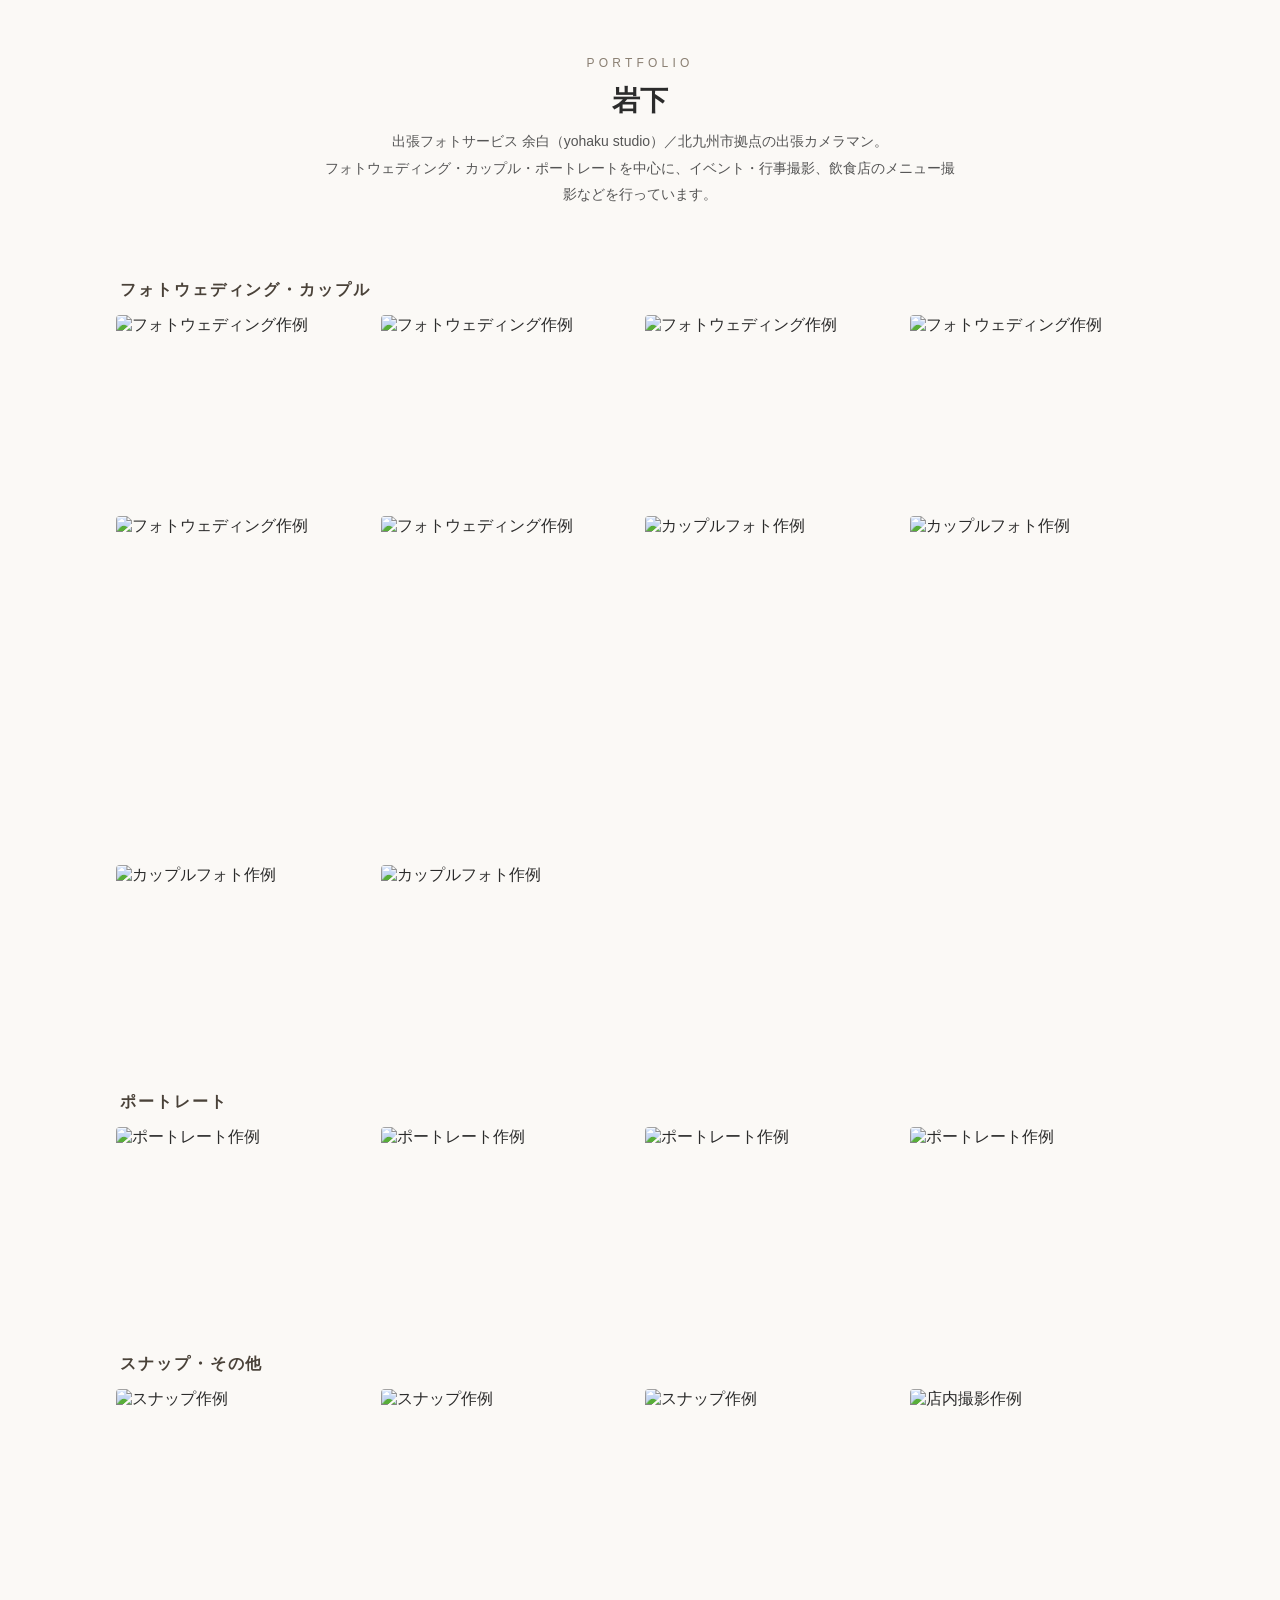
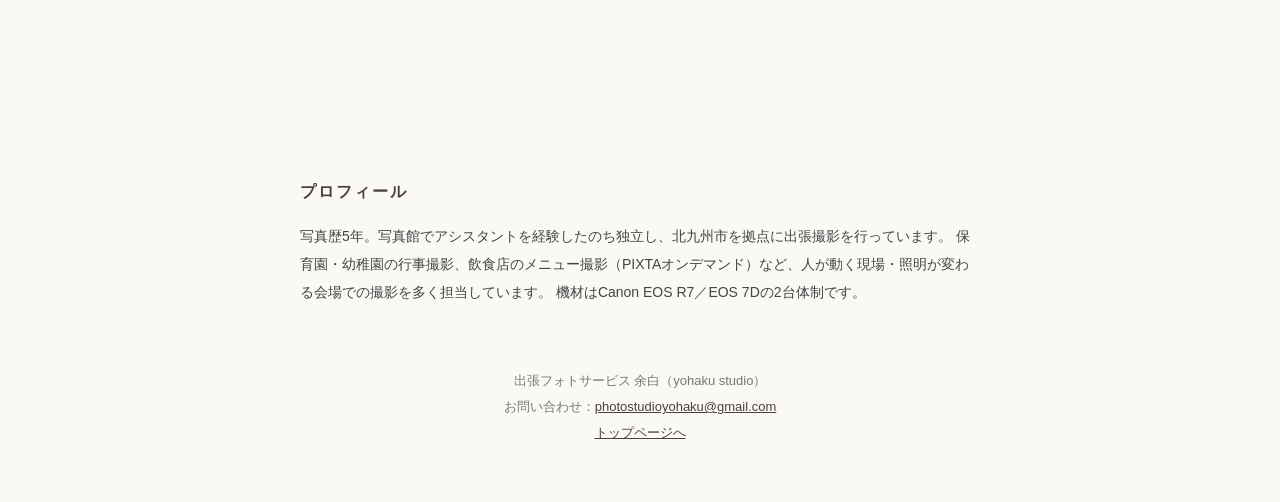
==== portfolio.html @ d687d0e1 "ポートフォリオページ追加" ====
<!doctype html>
<html lang="ja">
<head>
<meta charset="utf-8">
<meta name="viewport" content="width=device-width, initial-scale=1">
<meta name="description" content="岩下（出張フォトサービス 余白）のポートフォリオ。フォトウェディング、カップル、ポートレート、イベント・行事撮影の作例。">
<title>Portfolio｜岩下 — 出張フォトサービス 余白</title>
<style>
  :root { color-scheme: light; }
  * { box-sizing: border-box; }
  body { margin: 0; font-family: "Hiragino Kaku Gothic ProN", "Yu Gothic", sans-serif; background: #fbf9f6; color: #2b2b2b; }
  header { padding: 56px 20px 8px; text-align: center; }
  header .en { letter-spacing: .35em; font-size: 12px; color: #8a7f72; text-transform: uppercase; }
  h1 { font-size: 28px; margin: 12px 0 8px; font-weight: 600; }
  header p { margin: 0 auto; max-width: 640px; line-height: 1.9; font-size: 14px; color: #555; }
  main { max-width: 1080px; margin: 0 auto; padding: 28px 16px 8px; }
  h2 { font-size: 16px; letter-spacing: .12em; margin: 36px 4px 14px; color: #4a4239; }
  .grid { display: grid; grid-template-columns: repeat(auto-fill, minmax(240px, 1fr)); gap: 10px; }
  .grid img { width: 100%; height: 100%; object-fit: cover; display: block; border-radius: 4px; aspect-ratio: 4 / 3; }
  .grid img.tall { aspect-ratio: 3 / 4; }
  section.profile { max-width: 720px; margin: 48px auto 0; padding: 0 20px; line-height: 2; font-size: 14px; color: #444; }
  section.profile h2 { margin-left: 0; }
  footer { text-align: center; padding: 40px 20px 56px; font-size: 13px; color: #777; line-height: 2; }
  footer a { color: #4a4239; }
</style>
</head>
<body>
<header>
  <div class="en">Portfolio</div>
  <h1>岩下</h1>
  <p>出張フォトサービス 余白（yohaku studio）／北九州市拠点の出張カメラマン。<br>
  フォトウェディング・カップル・ポートレートを中心に、イベント・行事撮影、飲食店のメニュー撮影などを行っています。</p>
</header>
<main>
  <h2>フォトウェディング・カップル</h2>
  <div class="grid">
    <img src="./images/portfolio/pf01.jpg" alt="フォトウェディング作例">
    <img src="./images/portfolio/pf02.jpg" alt="フォトウェディング作例">
    <img src="./images/portfolio/pf03.jpg" alt="フォトウェディング作例">
    <img src="./images/portfolio/pf04.jpg" alt="フォトウェディング作例">
    <img src="./images/portfolio/pf05.jpg" alt="フォトウェディング作例">
    <img class="tall" src="./images/portfolio/pf06.jpg" alt="フォトウェディング作例">
    <img class="tall" src="./images/portfolio/pf07.jpg" alt="カップルフォト作例">
    <img src="./images/portfolio/pf08.jpg" alt="カップルフォト作例">
    <img src="./images/portfolio/pf09.jpg" alt="カップルフォト作例">
    <img src="./images/portfolio/pf10.jpg" alt="カップルフォト作例">
  </div>
  <h2>ポートレート</h2>
  <div class="grid">
    <img src="./images/portfolio/pf14.jpg" alt="ポートレート作例">
    <img src="./images/portfolio/pf15.jpg" alt="ポートレート作例">
    <img src="./images/portfolio/pf16.jpg" alt="ポートレート作例">
    <img src="./images/portfolio/pf17.jpg" alt="ポートレート作例">
  </div>
  <h2>スナップ・その他</h2>
  <div class="grid">
    <img src="./images/portfolio/pf11.jpg" alt="スナップ作例">
    <img class="tall" src="./images/portfolio/pf12.jpg" alt="スナップ作例">
    <img class="tall" src="./images/portfolio/pf13.jpg" alt="スナップ作例">
    <img class="tall" src="./images/portfolio/pf18.jpg" alt="店内撮影作例">
  </div>
  <section class="profile">
    <h2>プロフィール</h2>
    <p>写真歴5年。写真館でアシスタントを経験したのち独立し、北九州市を拠点に出張撮影を行っています。
    保育園・幼稚園の行事撮影、飲食店のメニュー撮影（PIXTAオンデマンド）など、人が動く現場・照明が変わる会場での撮影を多く担当しています。
    機材はCanon EOS R7／EOS 7Dの2台体制です。</p>
  </section>
</main>
<footer>
  出張フォトサービス 余白（yohaku studio）<br>
  お問い合わせ：<a href="mailto:photostudioyohaku@gmail.com">photostudioyohaku@gmail.com</a><br>
  <a href="./index.html">トップページへ</a>
</footer>
</body>
</html>
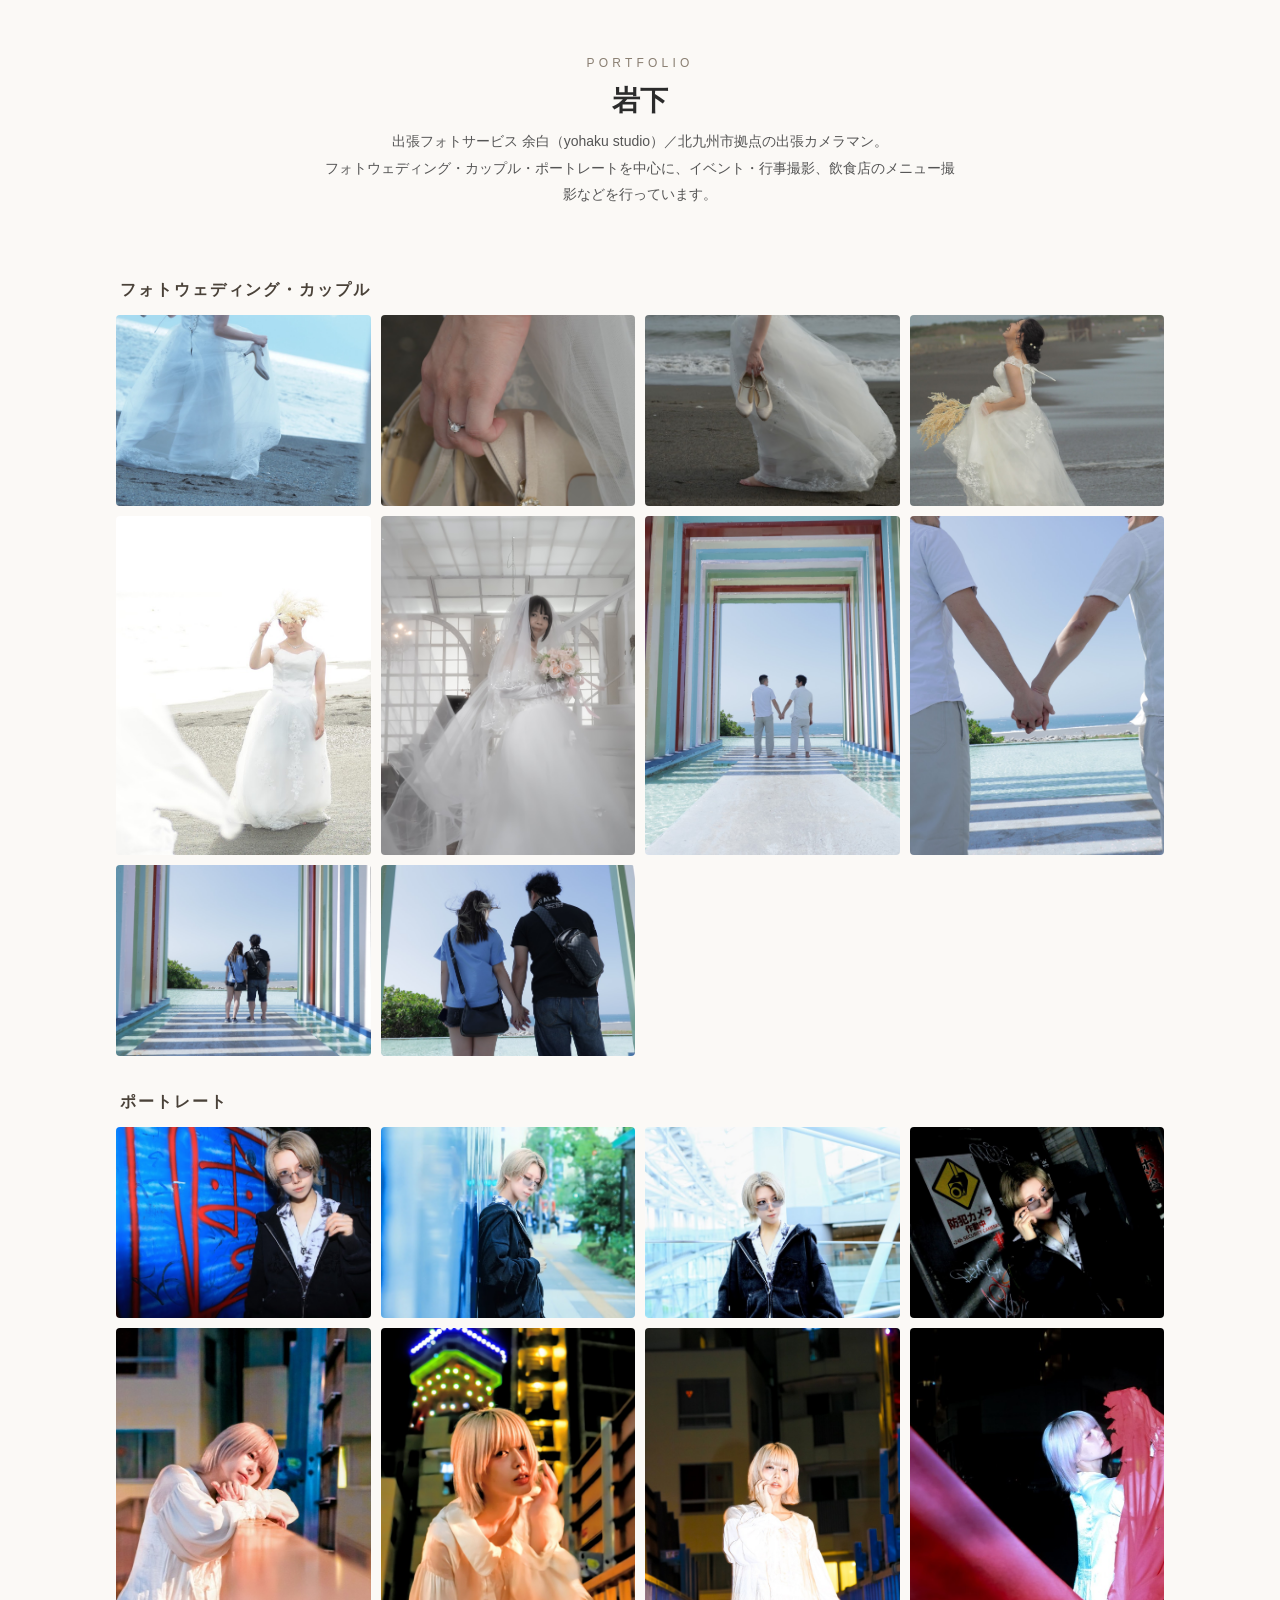
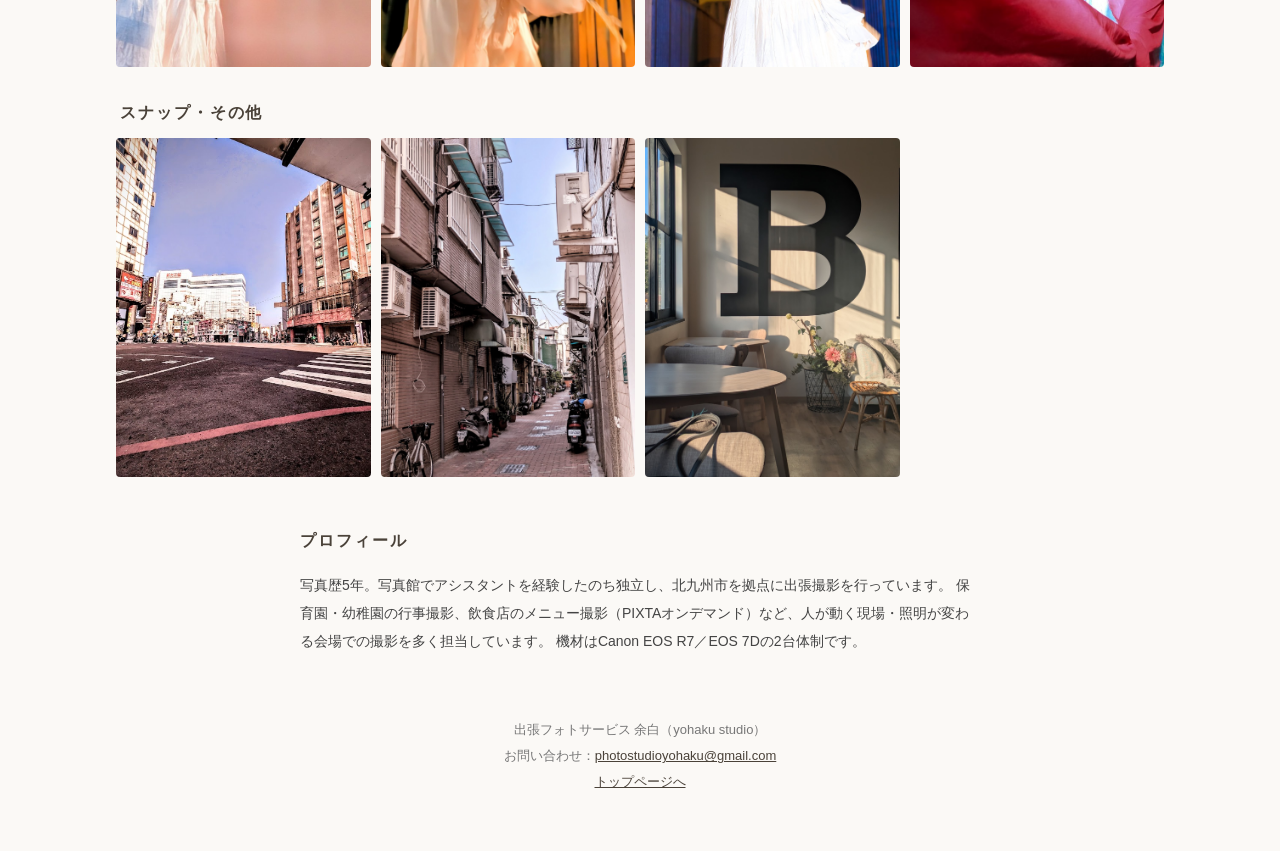
==== commit f6997a81: "ポートフォリオに夜景4点追加・スナップ1点削除 Added new images for portfolio section and removed one image." ====
--- a/portfolio.html
+++ b/portfolio.html
@@ -51,10 +51,13 @@
     <img src="./images/portfolio/pf15.jpg" alt="ポートレート作例">
     <img src="./images/portfolio/pf16.jpg" alt="ポートレート作例">
     <img src="./images/portfolio/pf17.jpg" alt="ポートレート作例">
+<img src="./images/portfolio/pf19.jpg" alt="夜景ポートレート作例">
+    <img class="tall" src="./images/portfolio/pf20.jpg" alt="夜景ポートレート作例">
+    <img class="tall" src="./images/portfolio/pf21.jpg" alt="夜景ポートレート作例">
+    <img src="./images/portfolio/pf23.jpg" alt="夜景ポートレート作例">
   </div>
   <h2>スナップ・その他</h2>
   <div class="grid">
-    <img src="./images/portfolio/pf11.jpg" alt="スナップ作例">
     <img class="tall" src="./images/portfolio/pf12.jpg" alt="スナップ作例">
     <img class="tall" src="./images/portfolio/pf13.jpg" alt="スナップ作例">
     <img class="tall" src="./images/portfolio/pf18.jpg" alt="店内撮影作例">
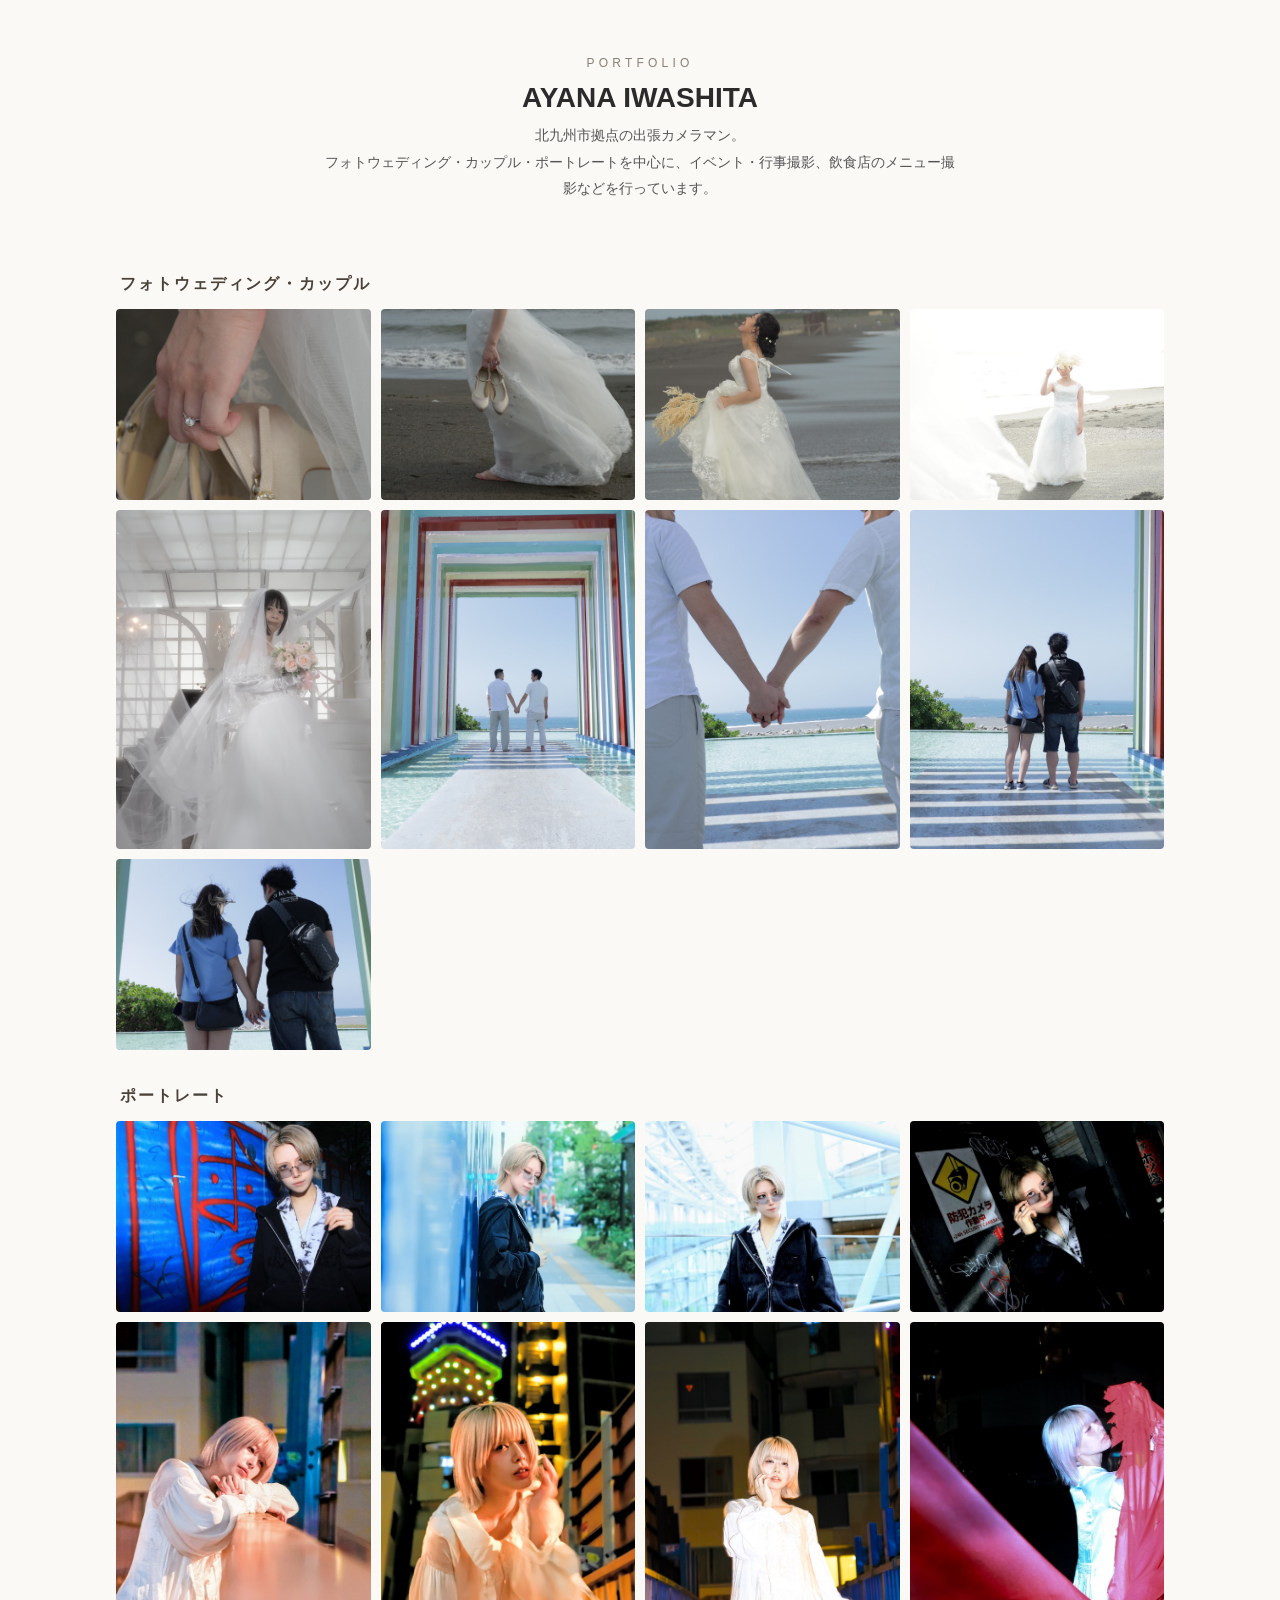
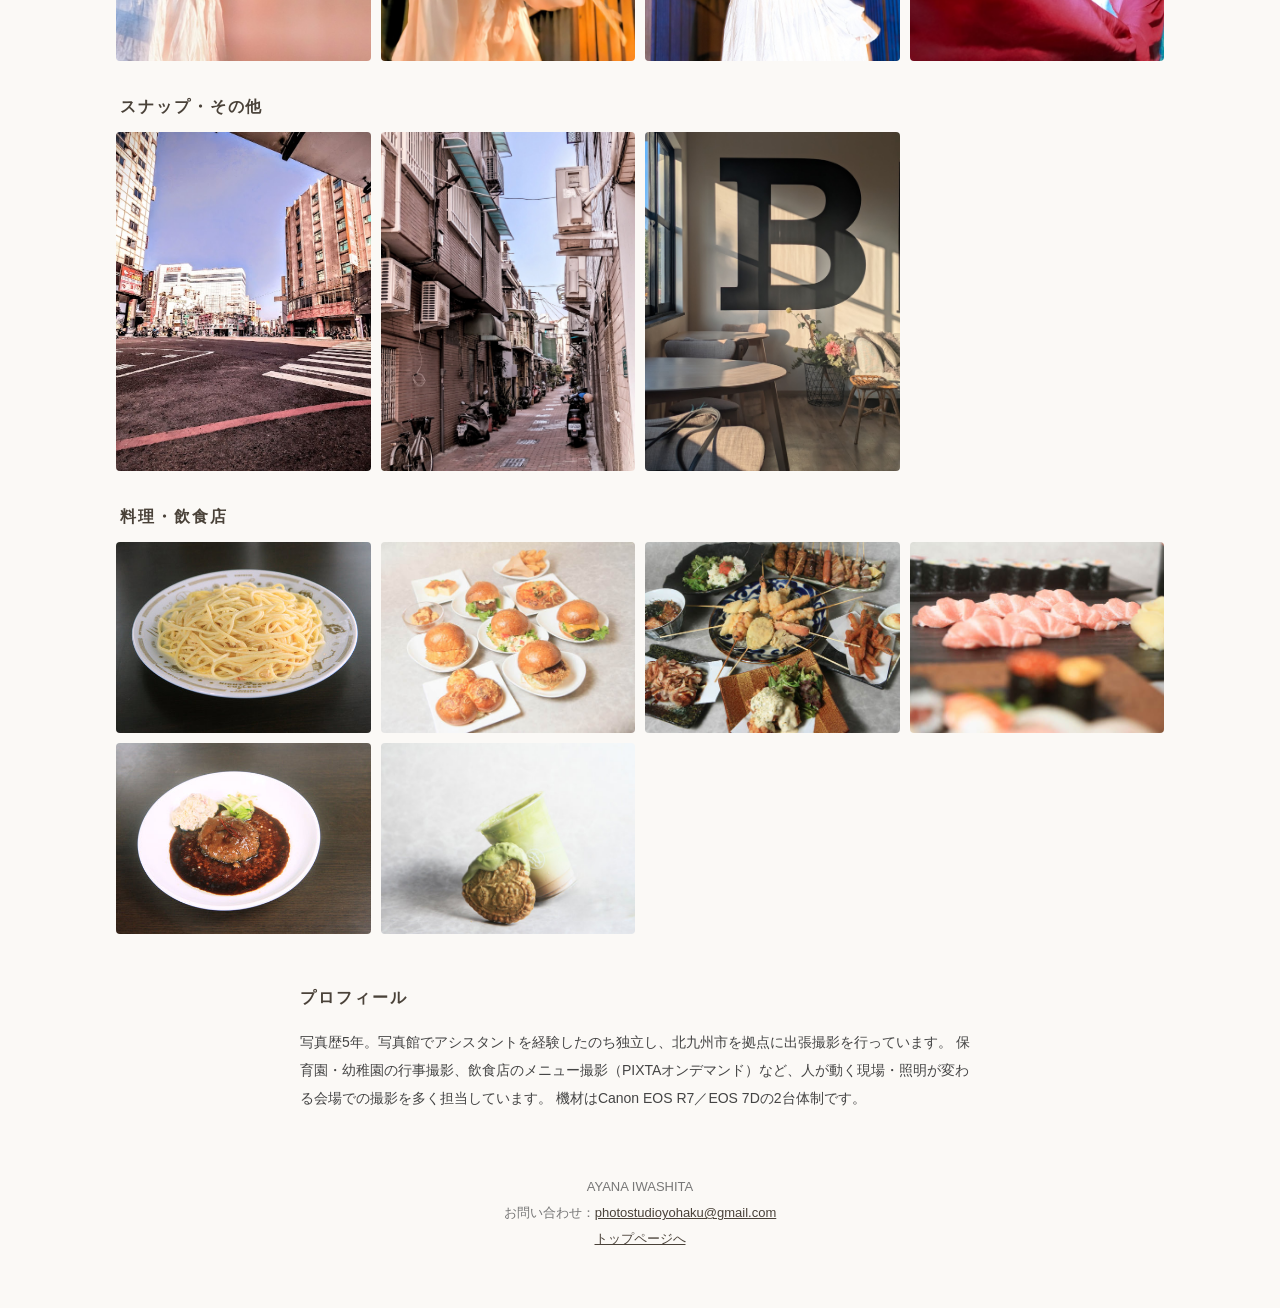
==== commit da3fa851: "ポートフォリオ差し替え" ====
--- a/portfolio.html
+++ b/portfolio.html
@@ -3,8 +3,8 @@
 <head>
 <meta charset="utf-8">
 <meta name="viewport" content="width=device-width, initial-scale=1">
-<meta name="description" content="岩下（出張フォトサービス 余白）のポートフォリオ。フォトウェディング、カップル、ポートレート、イベント・行事撮影の作例。">
-<title>Portfolio｜岩下 — 出張フォトサービス 余白</title>
+<meta name="description" content="AYANA IWASHITA のポートフォリオ。フォトウェディング、カップル、ポートレート、イベント・行事撮影、料理撮影の作例。">
+<title>Portfolio｜AYANA IWASHITA</title>
 <style>
   :root { color-scheme: light; }
   * { box-sizing: border-box; }
@@ -27,14 +27,13 @@
 <body>
 <header>
   <div class="en">Portfolio</div>
-  <h1>岩下</h1>
-  <p>出張フォトサービス 余白（yohaku studio）／北九州市拠点の出張カメラマン。<br>
+  <h1>AYANA IWASHITA</h1>
+  <p>北九州市拠点の出張カメラマン。<br>
   フォトウェディング・カップル・ポートレートを中心に、イベント・行事撮影、飲食店のメニュー撮影などを行っています。</p>
 </header>
 <main>
   <h2>フォトウェディング・カップル</h2>
   <div class="grid">
-    <img src="./images/portfolio/pf01.jpg" alt="フォトウェディング作例">
     <img src="./images/portfolio/pf02.jpg" alt="フォトウェディング作例">
     <img src="./images/portfolio/pf03.jpg" alt="フォトウェディング作例">
     <img src="./images/portfolio/pf04.jpg" alt="フォトウェディング作例">
@@ -51,7 +50,7 @@
     <img src="./images/portfolio/pf15.jpg" alt="ポートレート作例">
     <img src="./images/portfolio/pf16.jpg" alt="ポートレート作例">
     <img src="./images/portfolio/pf17.jpg" alt="ポートレート作例">
-<img src="./images/portfolio/pf19.jpg" alt="夜景ポートレート作例">
+    <img src="./images/portfolio/pf19.jpg" alt="夜景ポートレート作例">
     <img class="tall" src="./images/portfolio/pf20.jpg" alt="夜景ポートレート作例">
     <img class="tall" src="./images/portfolio/pf21.jpg" alt="夜景ポートレート作例">
     <img src="./images/portfolio/pf23.jpg" alt="夜景ポートレート作例">
@@ -62,6 +61,15 @@
     <img class="tall" src="./images/portfolio/pf13.jpg" alt="スナップ作例">
     <img class="tall" src="./images/portfolio/pf18.jpg" alt="店内撮影作例">
   </div>
+  <h2>料理・飲食店</h2>
+  <div class="grid">
+    <img src="./images/food-1.jpg" alt="料理撮影作例">
+    <img src="./images/food-2.jpg" alt="料理撮影作例">
+    <img src="./images/food-3.jpg" alt="料理撮影作例">
+    <img src="./images/food-4.jpg" alt="料理撮影作例">
+    <img src="./images/food-5.jpg" alt="料理撮影作例">
+    <img src="./images/food-6.jpg" alt="料理撮影作例">
+  </div>
   <section class="profile">
     <h2>プロフィール</h2>
     <p>写真歴5年。写真館でアシスタントを経験したのち独立し、北九州市を拠点に出張撮影を行っています。
@@ -70,7 +78,7 @@
   </section>
 </main>
 <footer>
-  出張フォトサービス 余白（yohaku studio）<br>
+  AYANA IWASHITA<br>
   お問い合わせ：<a href="mailto:photostudioyohaku@gmail.com">photostudioyohaku@gmail.com</a><br>
   <a href="./index.html">トップページへ</a>
 </footer>
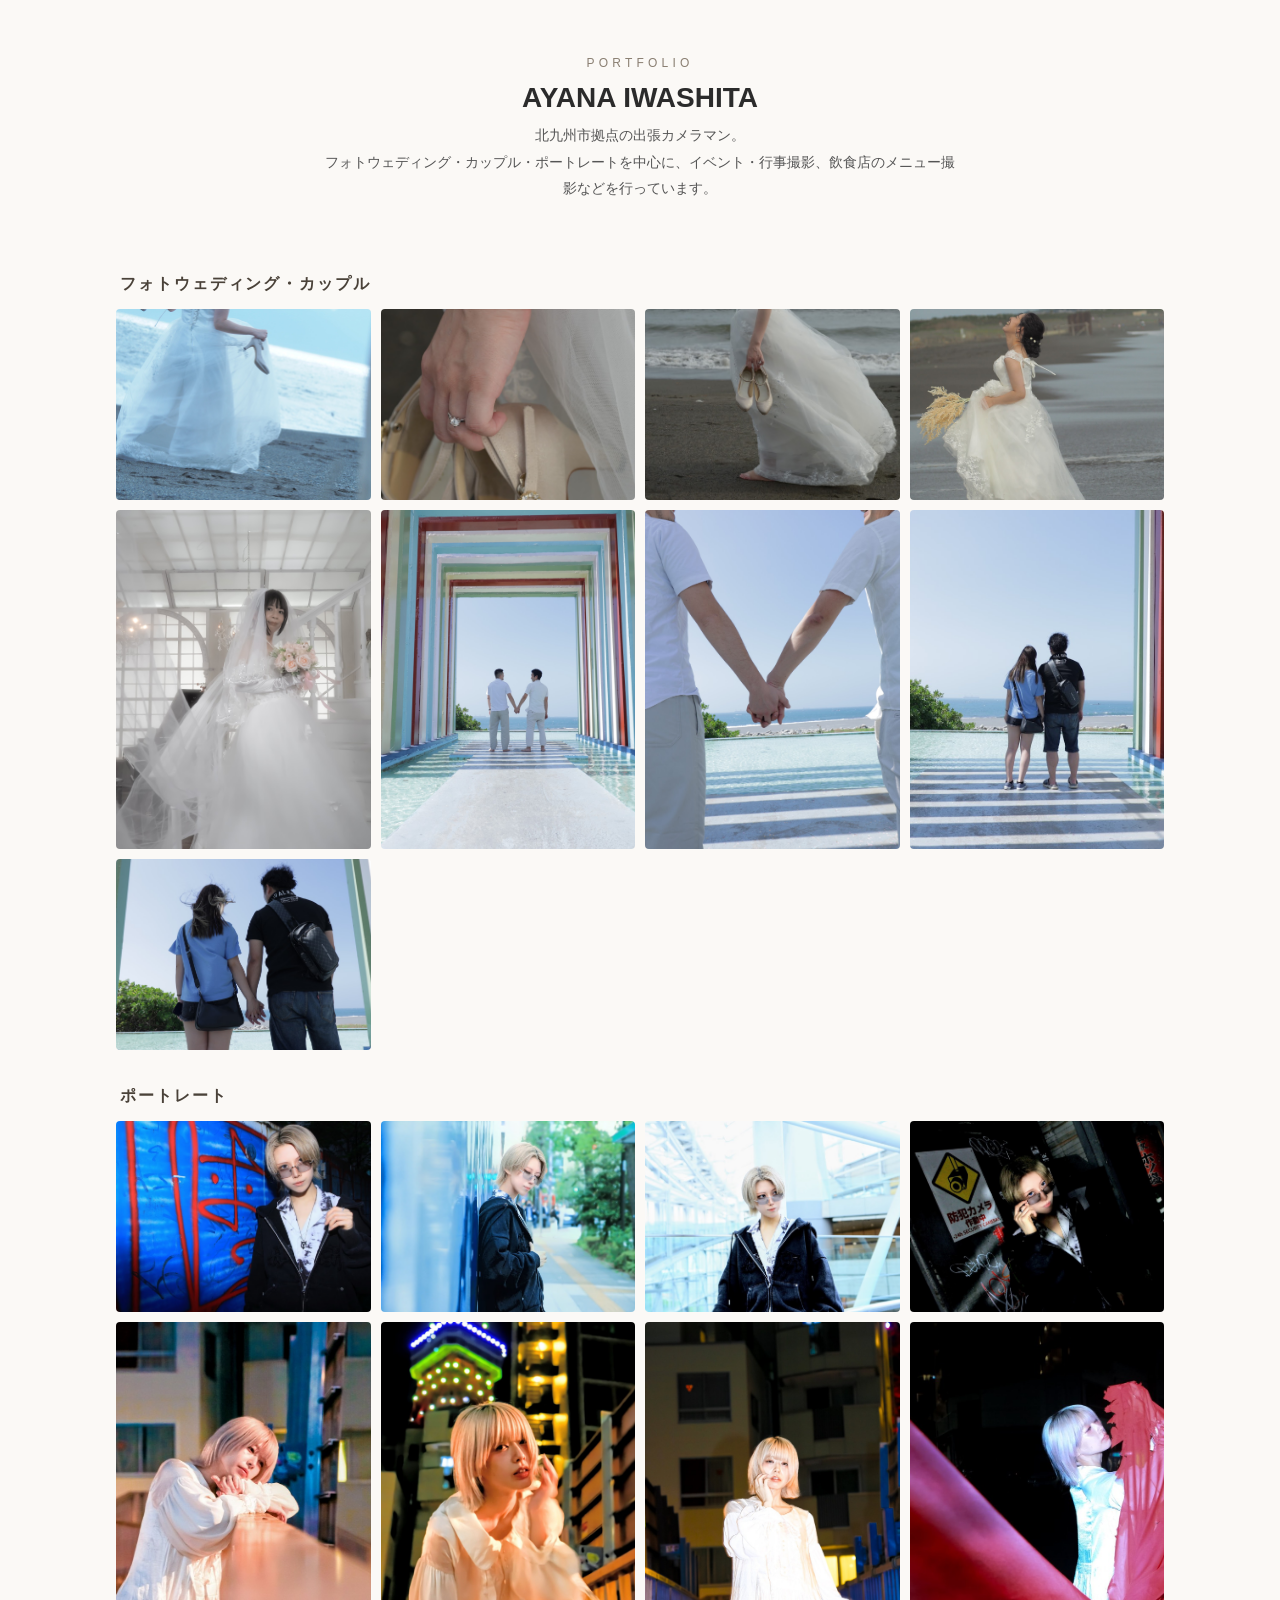
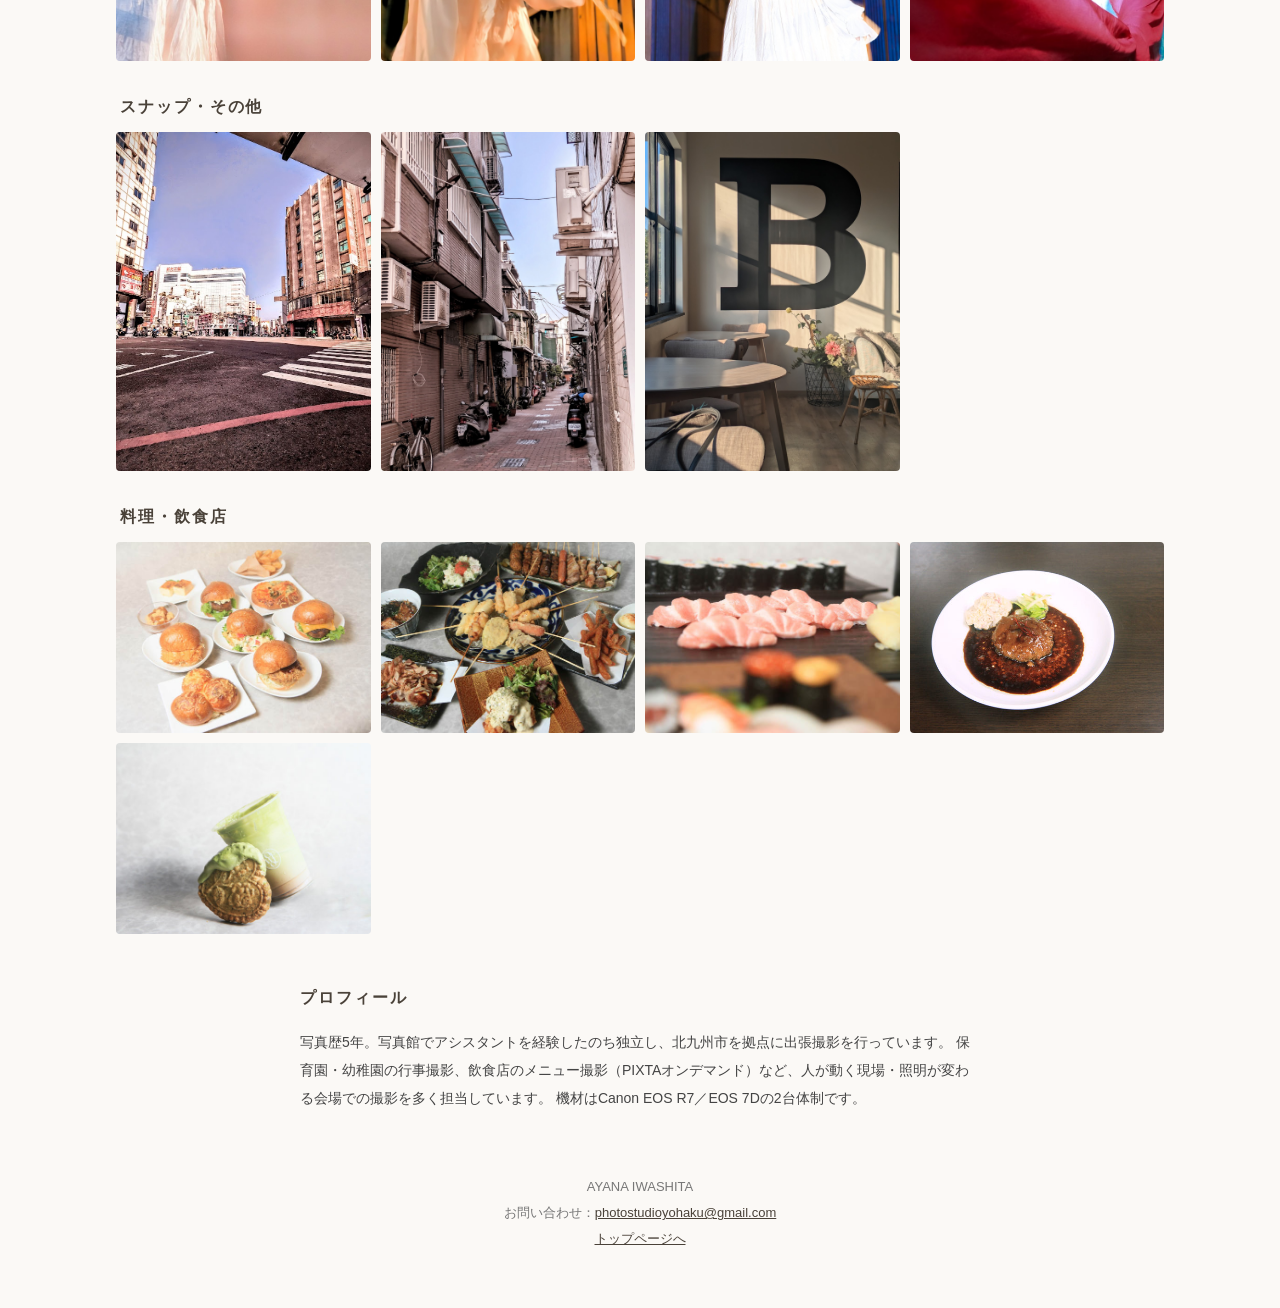
==== commit be93d705: "ポートフォリオ差し替え（第2弾）" ====
--- a/portfolio.html
+++ b/portfolio.html
@@ -34,10 +34,10 @@
 <main>
   <h2>フォトウェディング・カップル</h2>
   <div class="grid">
+    <img src="./images/hero-dress.jpg" alt="フォトウェディング作例">
     <img src="./images/portfolio/pf02.jpg" alt="フォトウェディング作例">
     <img src="./images/portfolio/pf03.jpg" alt="フォトウェディング作例">
     <img src="./images/portfolio/pf04.jpg" alt="フォトウェディング作例">
-    <img src="./images/portfolio/pf05.jpg" alt="フォトウェディング作例">
     <img class="tall" src="./images/portfolio/pf06.jpg" alt="フォトウェディング作例">
     <img class="tall" src="./images/portfolio/pf07.jpg" alt="カップルフォト作例">
     <img src="./images/portfolio/pf08.jpg" alt="カップルフォト作例">
@@ -63,7 +63,6 @@
   </div>
   <h2>料理・飲食店</h2>
   <div class="grid">
-    <img src="./images/food-1.jpg" alt="料理撮影作例">
     <img src="./images/food-2.jpg" alt="料理撮影作例">
     <img src="./images/food-3.jpg" alt="料理撮影作例">
     <img src="./images/food-4.jpg" alt="料理撮影作例">
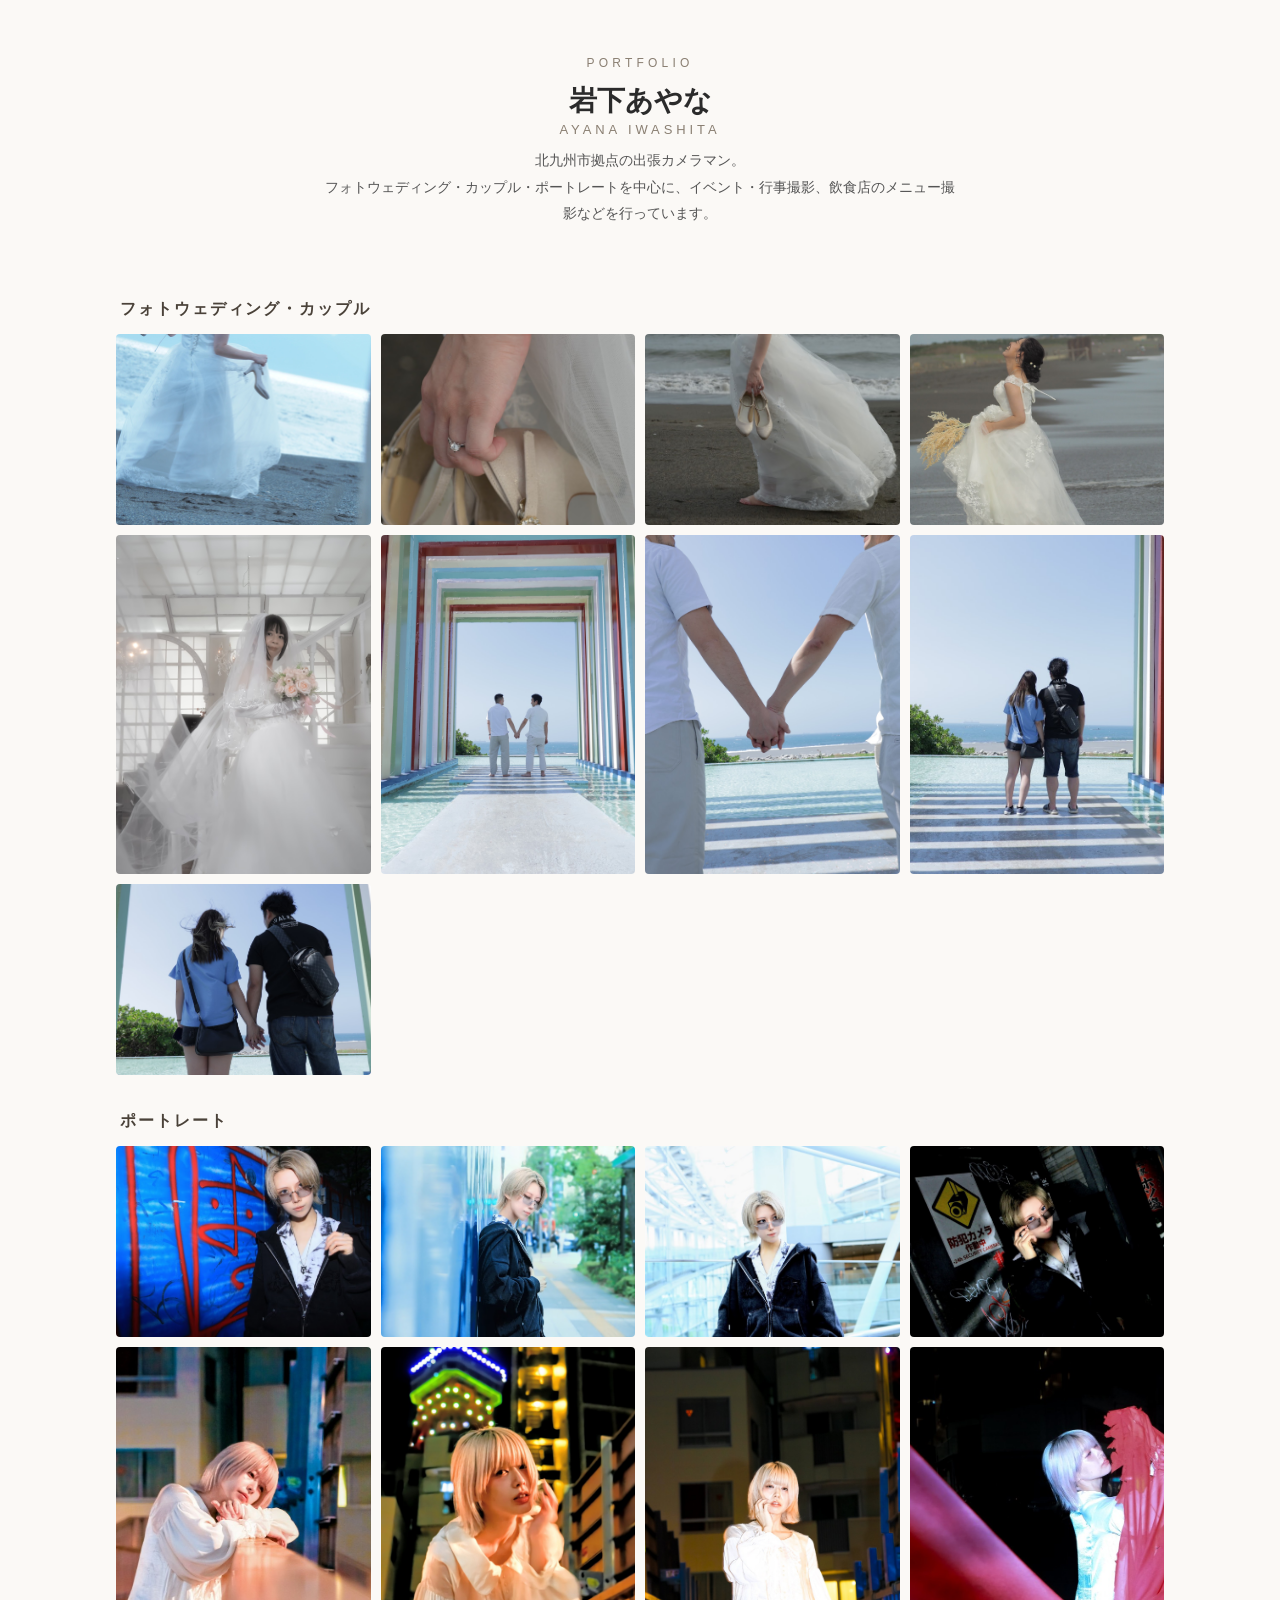
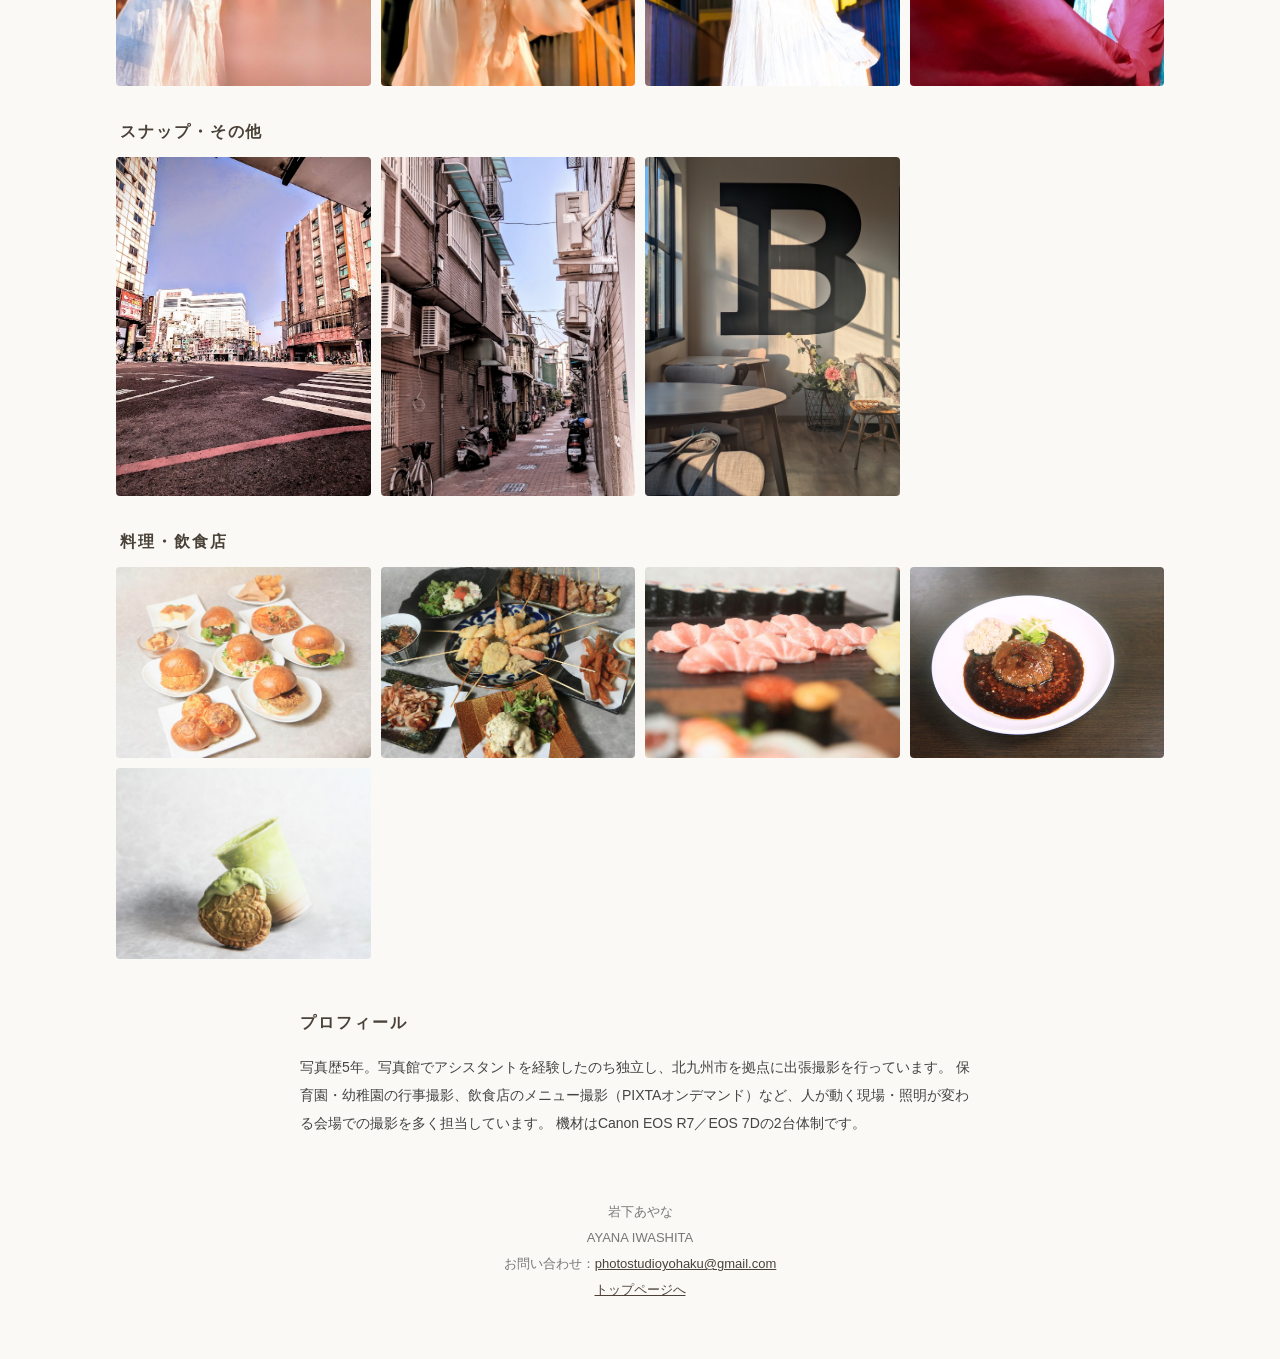
==== commit 9fc76f61: "ポートフォリオ差し替え（第3弾）" ====
--- a/portfolio.html
+++ b/portfolio.html
@@ -3,15 +3,16 @@
 <head>
 <meta charset="utf-8">
 <meta name="viewport" content="width=device-width, initial-scale=1">
-<meta name="description" content="AYANA IWASHITA のポートフォリオ。フォトウェディング、カップル、ポートレート、イベント・行事撮影、料理撮影の作例。">
-<title>Portfolio｜AYANA IWASHITA</title>
+<meta name="description" content="岩下あやな（AYANA IWASHITA）のポートフォリオ。フォトウェディング、カップル、ポートレート、イベント・行事撮影、料理撮影の作例。">
+<title>Portfolio｜岩下あやな — AYANA IWASHITA</title>
 <style>
   :root { color-scheme: light; }
   * { box-sizing: border-box; }
   body { margin: 0; font-family: "Hiragino Kaku Gothic ProN", "Yu Gothic", sans-serif; background: #fbf9f6; color: #2b2b2b; }
   header { padding: 56px 20px 8px; text-align: center; }
   header .en { letter-spacing: .35em; font-size: 12px; color: #8a7f72; text-transform: uppercase; }
-  h1 { font-size: 28px; margin: 12px 0 8px; font-weight: 600; }
+  h1 { font-size: 28px; margin: 12px 0 2px; font-weight: 600; }
+  .romaji { letter-spacing: .3em; font-size: 13px; color: #8a7f72; margin-bottom: 10px; }
   header p { margin: 0 auto; max-width: 640px; line-height: 1.9; font-size: 14px; color: #555; }
   main { max-width: 1080px; margin: 0 auto; padding: 28px 16px 8px; }
   h2 { font-size: 16px; letter-spacing: .12em; margin: 36px 4px 14px; color: #4a4239; }
@@ -27,7 +28,8 @@
 <body>
 <header>
   <div class="en">Portfolio</div>
-  <h1>AYANA IWASHITA</h1>
+  <h1>岩下あやな</h1>
+  <div class="romaji">AYANA IWASHITA</div>
   <p>北九州市拠点の出張カメラマン。<br>
   フォトウェディング・カップル・ポートレートを中心に、イベント・行事撮影、飲食店のメニュー撮影などを行っています。</p>
 </header>
@@ -77,6 +79,7 @@
   </section>
 </main>
 <footer>
+  岩下あやな<br>
   AYANA IWASHITA<br>
   お問い合わせ：<a href="mailto:photostudioyohaku@gmail.com">photostudioyohaku@gmail.com</a><br>
   <a href="./index.html">トップページへ</a>
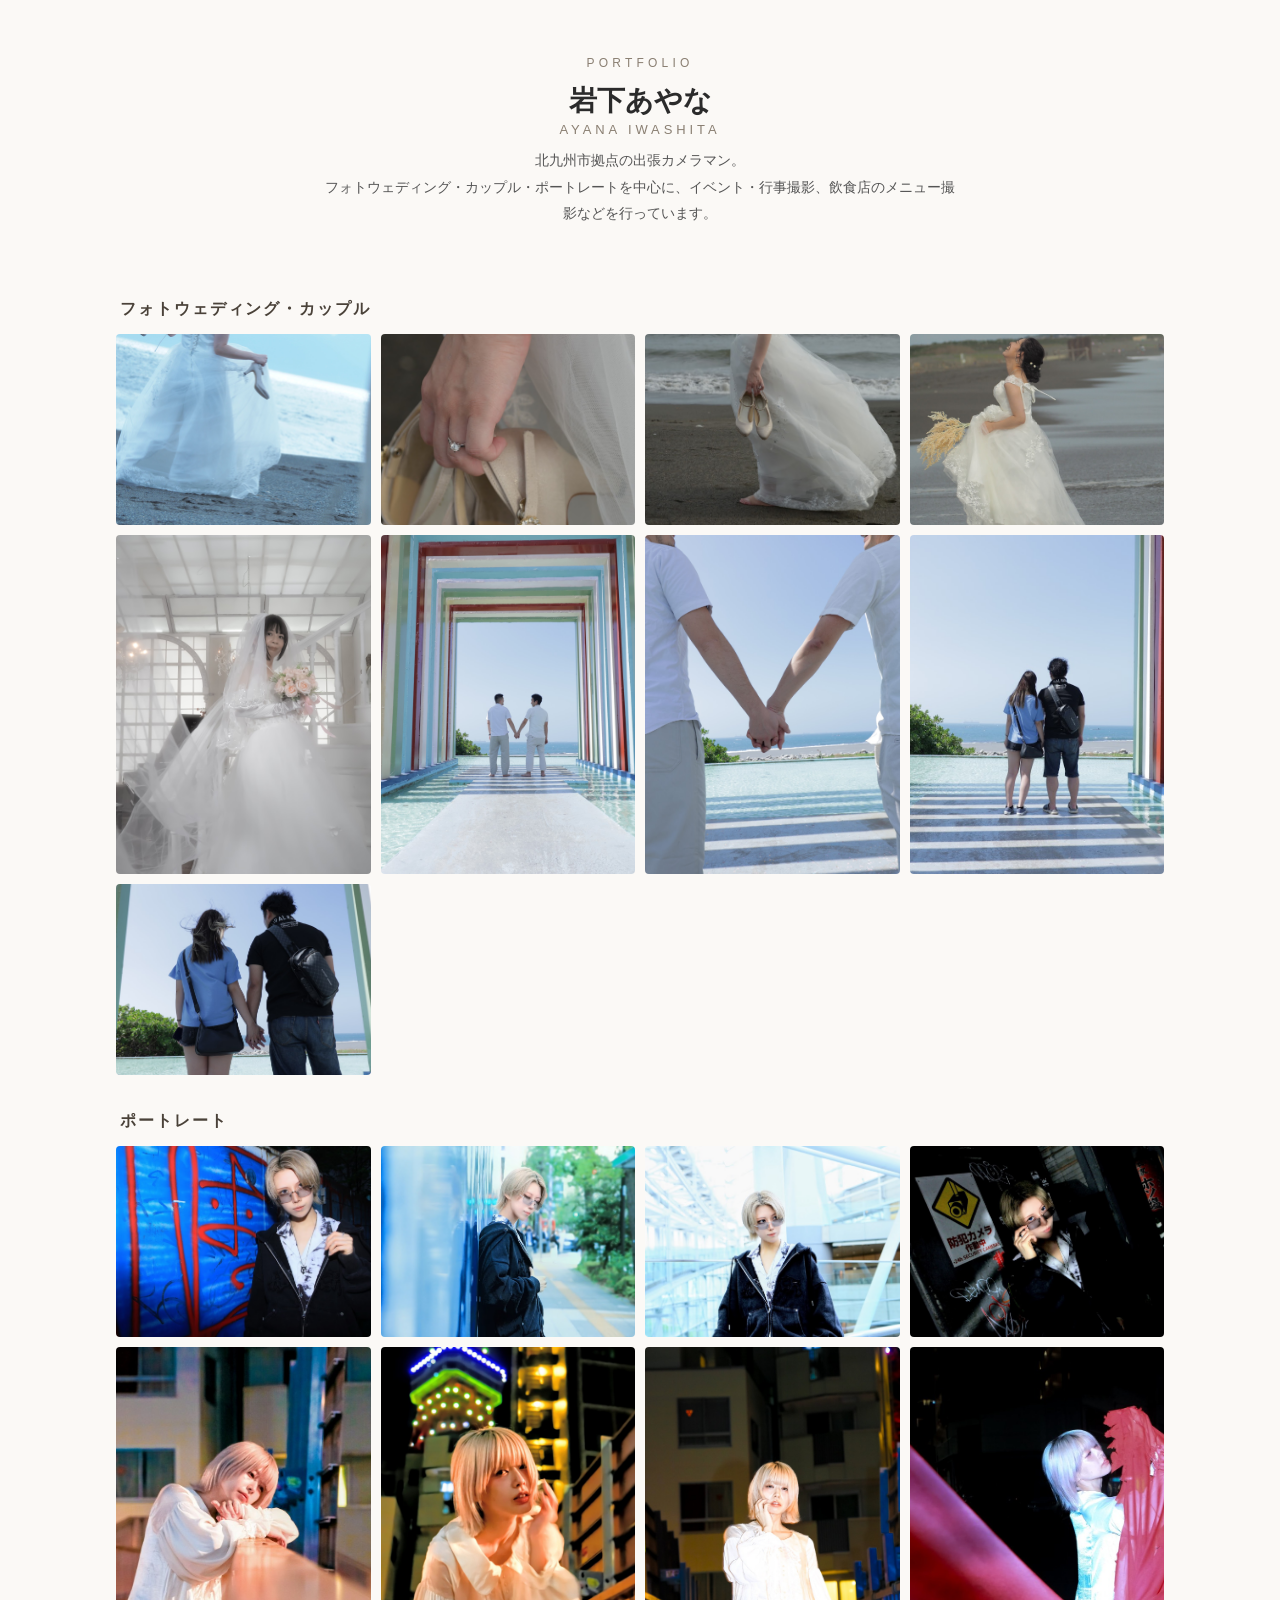
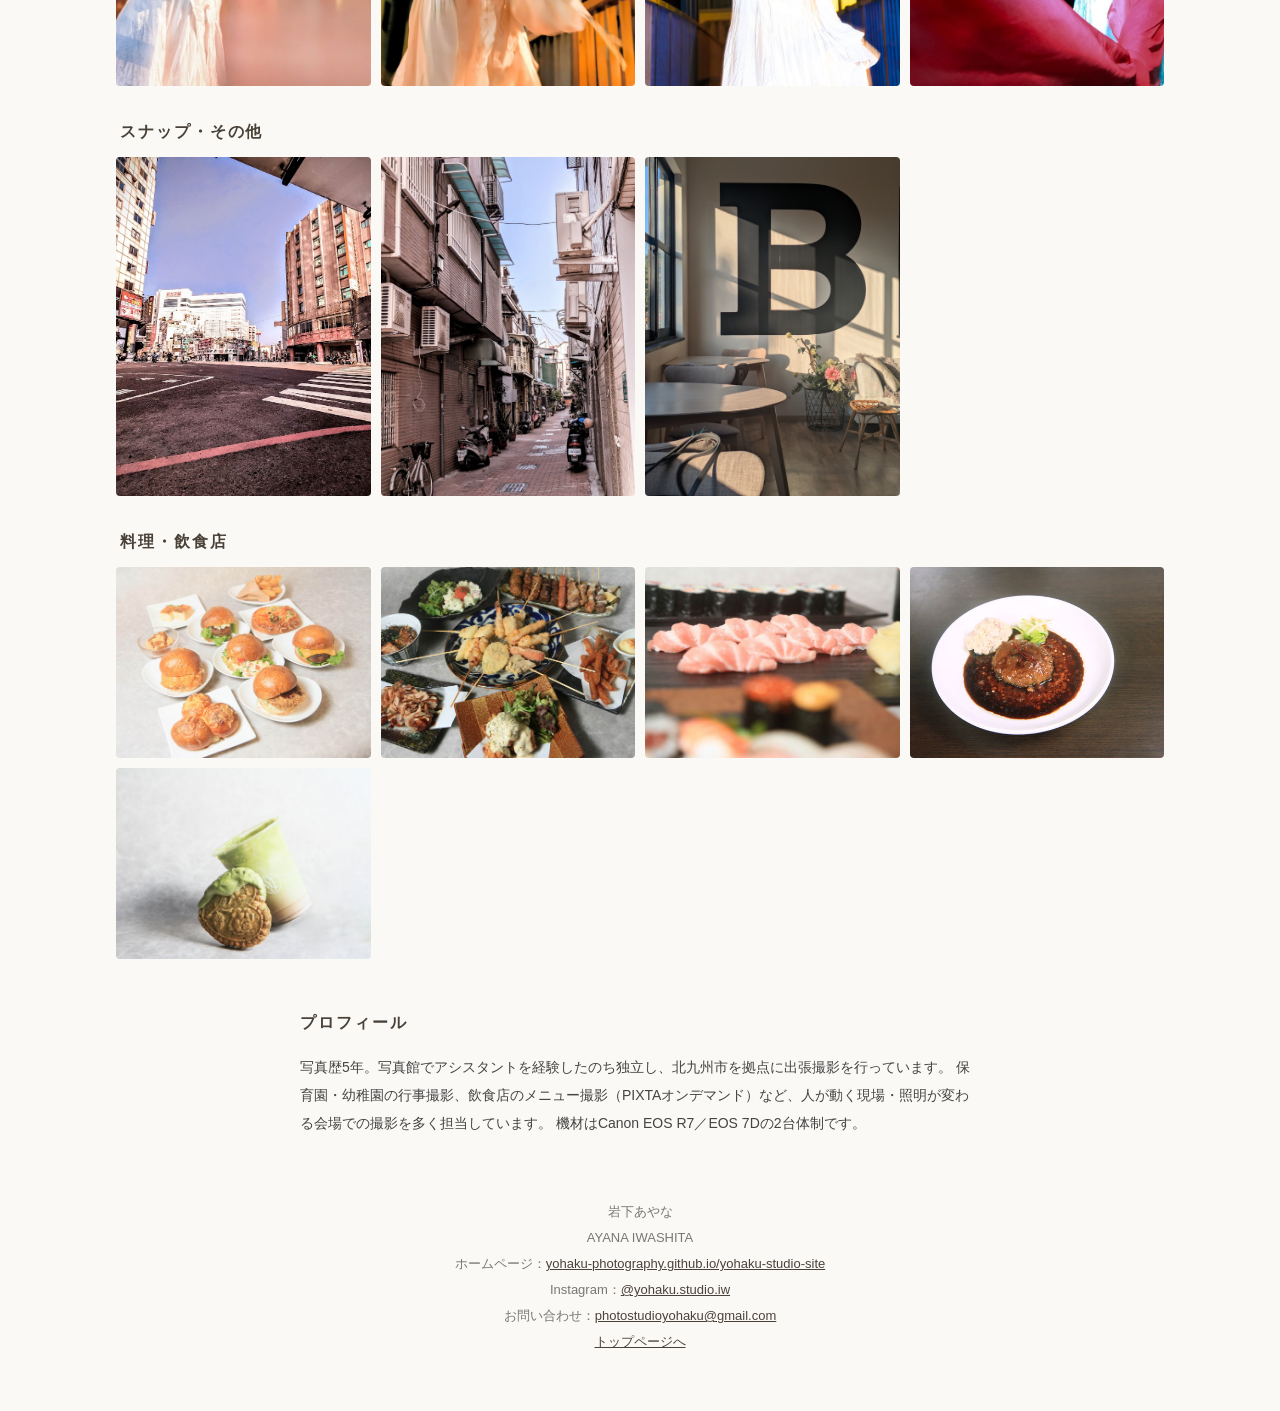
==== commit de9fa310: "ポートフォリオ差し替え（第4弾）" ====
--- a/portfolio.html
+++ b/portfolio.html
@@ -81,6 +81,8 @@
 <footer>
   岩下あやな<br>
   AYANA IWASHITA<br>
+  ホームページ：<a href="https://yohaku-photography.github.io/yohaku-studio-site/">yohaku-photography.github.io/yohaku-studio-site</a><br>
+  Instagram：<a href="https://www.instagram.com/yohaku.studio.iw" target="_blank" rel="noopener">@yohaku.studio.iw</a><br>
   お問い合わせ：<a href="mailto:photostudioyohaku@gmail.com">photostudioyohaku@gmail.com</a><br>
   <a href="./index.html">トップページへ</a>
 </footer>
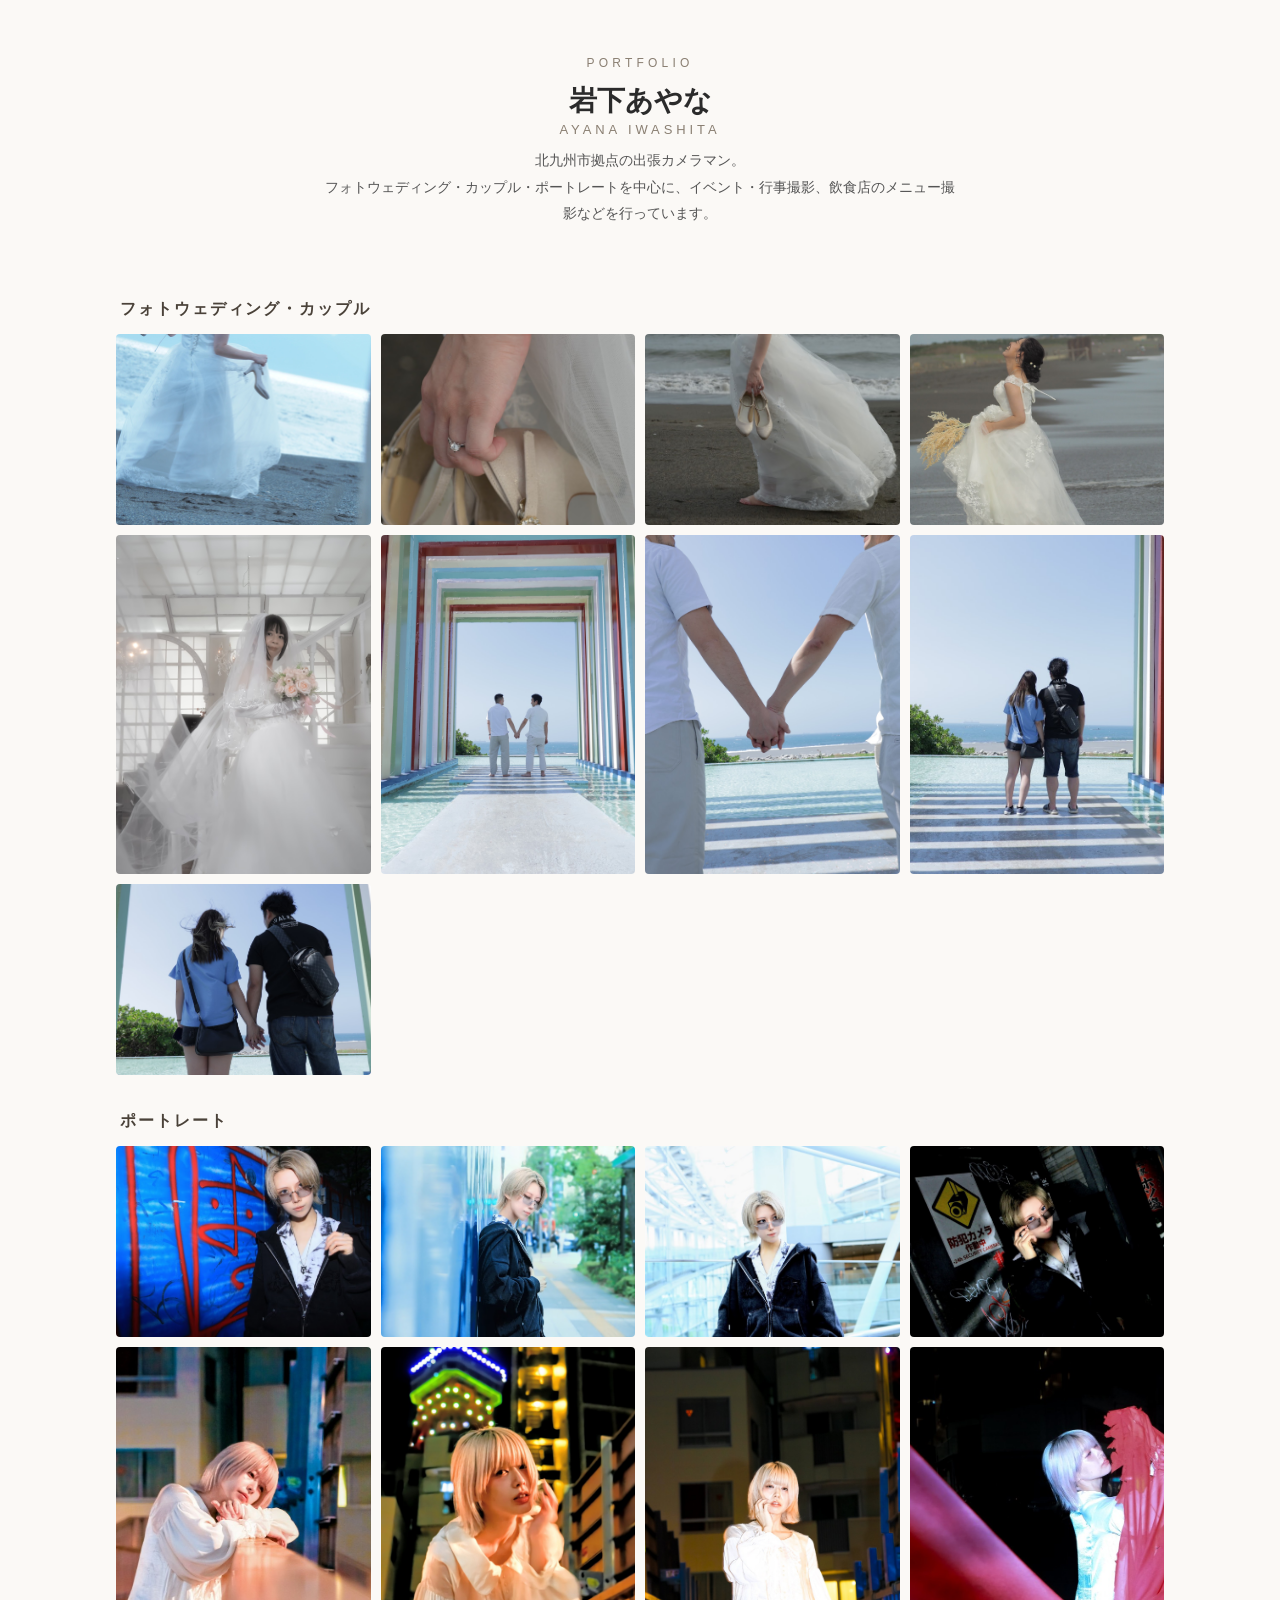
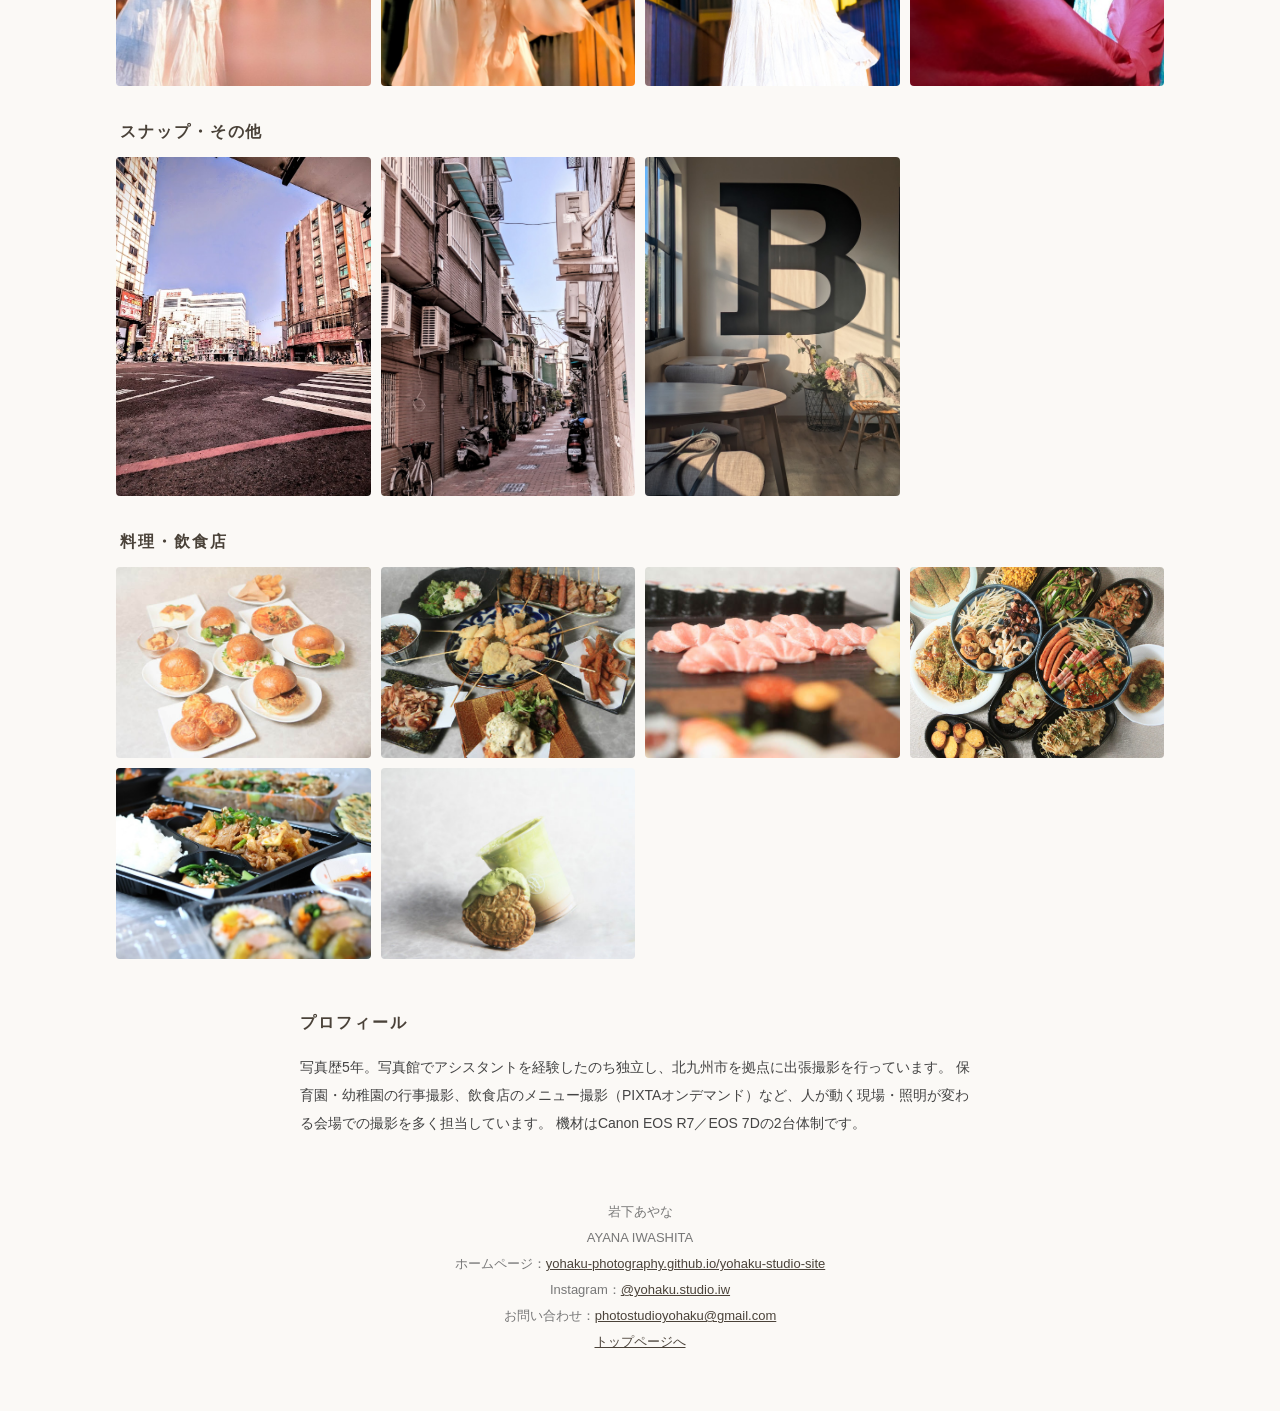
==== commit 9d7c0771: "ポートフォリオ差し替え（第5弾）" ====
--- a/portfolio.html
+++ b/portfolio.html
@@ -68,7 +68,8 @@
     <img src="./images/food-2.jpg" alt="料理撮影作例">
     <img src="./images/food-3.jpg" alt="料理撮影作例">
     <img src="./images/food-4.jpg" alt="料理撮影作例">
-    <img src="./images/food-5.jpg" alt="料理撮影作例">
+    <img src="./images/portfolio/food_new_spread.jpg" alt="料理撮影作例">
+    <img src="./images/portfolio/food_new_korean.jpg" alt="料理撮影作例">
     <img src="./images/food-6.jpg" alt="料理撮影作例">
   </div>
   <section class="profile">
